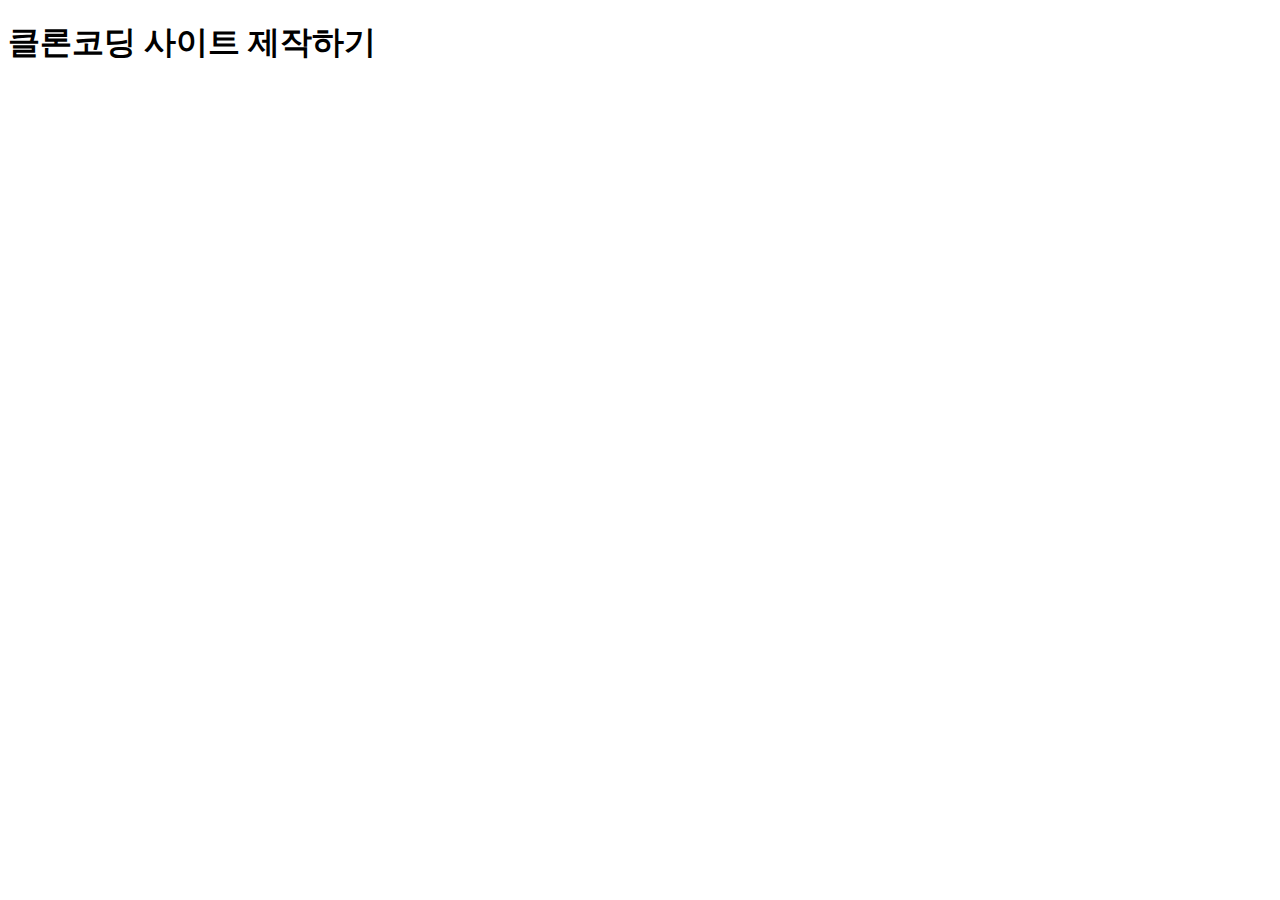
==== index.html @ 892eaa95 "Add files via upload" ====
<!DOCTYPE html>
<html lang="ko">
<head>
    <meta charset="UTF-8">
    <meta http-equiv="X-UA-Compatible" content="IE=edge">
    <meta name="viewport" content="width=device-width, initial-scale=1.0">
    <title>Document</title>
</head>
<body>
    <h1>클론코딩 사이트 제작하기</h1>
</body>
</html>
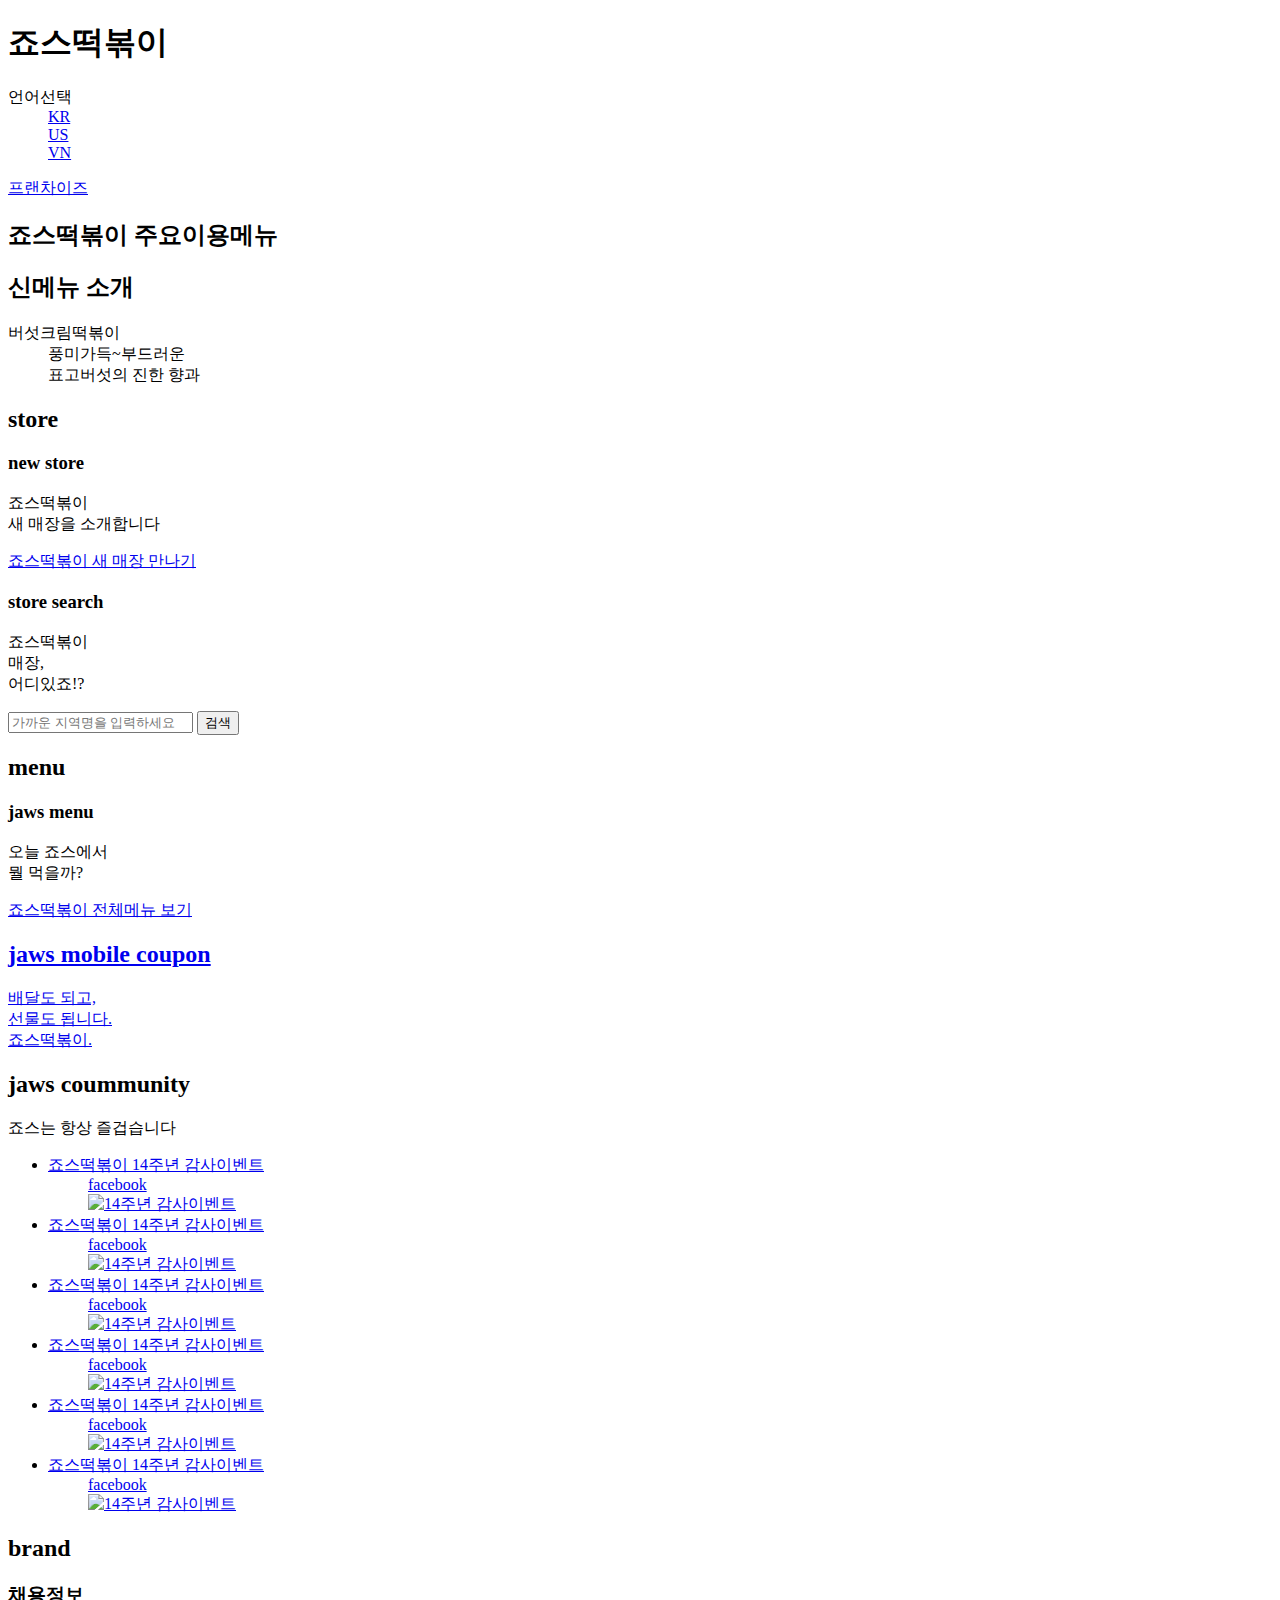
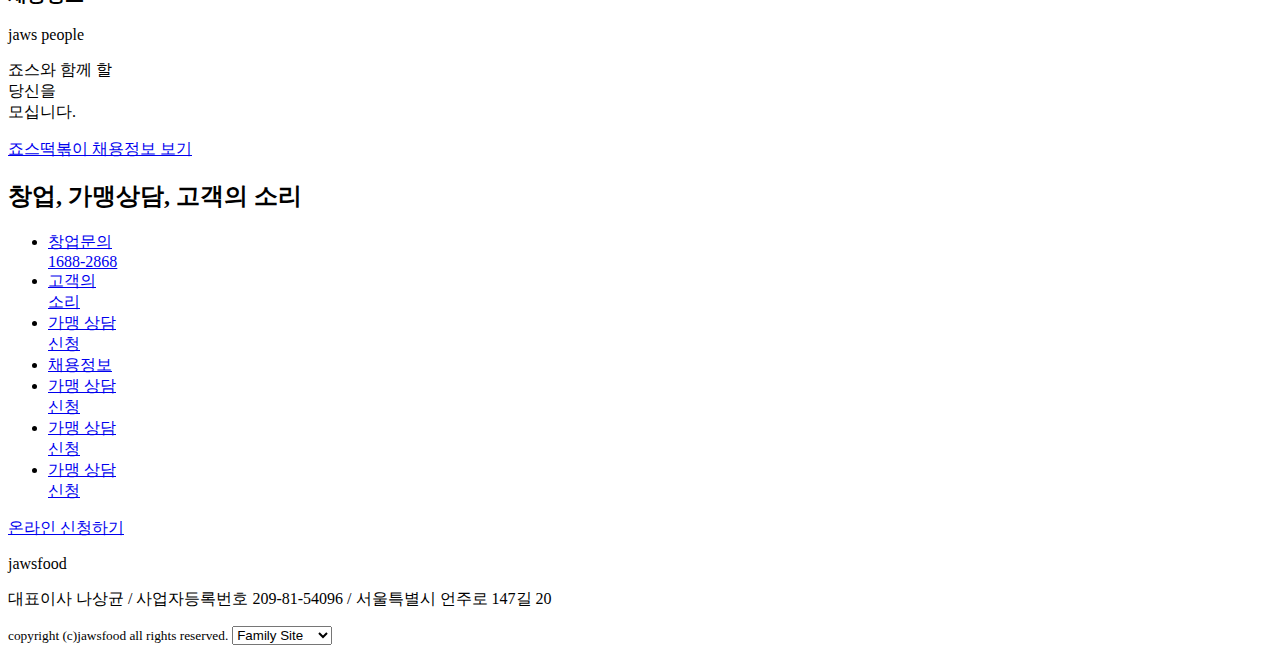
==== commit 6ae88c56: "Add files via upload" ====
--- a/index.html
+++ b/index.html
@@ -1,12 +1,153 @@
 <!DOCTYPE html>
 <html lang="ko">
+
 <head>
     <meta charset="UTF-8">
     <meta http-equiv="X-UA-Compatible" content="IE=edge">
     <meta name="viewport" content="width=device-width, initial-scale=1.0">
-    <title>Document</title>
+    <title>죠스떡볶이</title>
 </head>
+
 <body>
-    <h1>클론코딩 사이트 제작하기</h1>
+    <header>
+        <h1>죠스떡볶이</h1>
+        <!-- <nav>
+            <h2>언어선택</h2>
+        </nav> -->
+        <dl>
+            <dt>언어선택</dt>
+            <dd><a href="#" title="한국어">KR</a></dd>
+            <dd><a href="#" title="영어">US</a></dd>
+            <dd><a href="#" title="베트남어">VN</a></dd>
+        </dl>
+        <a href="#" title="프랜차이즈 사이트 이동">프랜차이즈</a>
+        <nav>
+            <h2>죠스떡볶이 주요이용메뉴</h2>
+        </nav>
+    </header>
+    <section>
+        <h2>신메뉴 소개</h2>
+        <dl>
+            <dt>버섯크림떡볶이</dt>
+            <dd>풍미가득~부드러운</dd>
+            <dd>표고버섯의 진한 향과</dd>
+        </dl>
+    </section>
+    <section>
+        <h2>store</h2>
+        <section>
+            <h3>new store</h3>
+            <p>죠스떡볶이<br> 새 매장을 소개합니다</p>
+            <a href="#">죠스떡볶이 새 매장 만나기</a>
+        </section>
+    </section>
+    <section>
+        <h3>store search</h3>
+        <p>죠스떡볶이<br> 매장, <br> 어디있죠!?</p>
+        <input type="text" placeholder="가까운 지역명을 입력하세요">
+        <input type="button" value="검색">
+    </section>
+    <section>
+        <h2>menu</h2>
+        <h3>jaws menu</h3>
+        <p>오늘 죠스에서 <br>뭘 먹을까?</p>
+        <a href="#">죠스떡볶이 전체메뉴 보기</a>
+    </section>
+    <section>
+        <a href="#">
+            <h2>jaws mobile coupon</h2>
+            <p>배달도 되고, <br>선물도 됩니다.<br>죠스떡볶이.</p>
+        </a>
+    </section>
+    <section>
+        <h2>jaws coummunity</h2>
+        <p>죠스는 항상 즐겁습니다</p>
+        <ul>
+            <li>
+                <a href="#">
+                    <dl>
+                        <dt>죠스떡볶이 14주년 감사이벤트</dt>
+                        <dd>facebook</dd>
+                        <dd><img src="#" alt="14주년 감사이벤트"></dd>
+                    </dl>
+                </a>
+            </li>
+            <li>
+                <a href="#">
+                    <dl>
+                        <dt>죠스떡볶이 14주년 감사이벤트</dt>
+                        <dd>facebook</dd>
+                        <dd><img src="#" alt="14주년 감사이벤트"></dd>
+                    </dl>
+                </a>
+            </li>
+            <li>
+                <a href="#">
+                    <dl>
+                        <dt>죠스떡볶이 14주년 감사이벤트</dt>
+                        <dd>facebook</dd>
+                        <dd><img src="#" alt="14주년 감사이벤트"></dd>
+                    </dl>
+                </a>
+            </li>
+            <li>
+                <a href="#">
+                    <dl>
+                        <dt>죠스떡볶이 14주년 감사이벤트</dt>
+                        <dd>facebook</dd>
+                        <dd><img src="#" alt="14주년 감사이벤트"></dd>
+                    </dl>
+                </a>
+            </li>
+            <li>
+                <a href="#">
+                    <dl>
+                        <dt>죠스떡볶이 14주년 감사이벤트</dt>
+                        <dd>facebook</dd>
+                        <dd><img src="#" alt="14주년 감사이벤트"></dd>
+                    </dl>
+                </a>
+            </li>
+            <li>
+                <a href="#">
+                    <dl>
+                        <dt>죠스떡볶이 14주년 감사이벤트</dt>
+                        <dd>facebook</dd>
+                        <dd><img src="#" alt="14주년 감사이벤트"></dd>
+                    </dl>
+                </a>
+            </li>
+        </ul>
+    </section>
+    <section>
+        <h2>brand</h2>
+        <h3>채용정보</h3>
+        <p>jaws people</p>
+        <p>죠스와 함께 할<br>당신을<br>모십니다.</p>
+        <a href="#">죠스떡볶이 채용정보 보기</a>
+    </section>
+    <aside>
+        <h2>창업, 가맹상담, 고객의 소리</h2>
+        <ul>
+            <li><a href="tel:1688-2868">창업문의<br>1688-2868</a></li>
+            <li><a href="#">고객의<br>소리</a></li>
+            <li><a href="#">가맹 상담<br>신청</a></li>
+            <li><a href="#">채용정보</a></li>
+            <li><a href="#">가맹 상담<br>신청</a></li>
+            <li><a href="#">가맹 상담<br>신청</a></li>
+            <li><a href="#">가맹 상담<br>신청</a></li>
+        </ul>
+    </aside>
+    <p><a href="#">온라인 신청하기</a></p>
+    <footer>
+        <p>jawsfood</p>
+        <p>대표이사 나상균 / 사업자등록번호 209-81-54096 / 서울특별시 언주로 147길 20</p>
+        <small>copyright (c)jawsfood all rights reserved.</small>
+        <select>
+            <option>Family Site</option>
+            <option value="http://www.teacherkim.co.kr">바르다김선생</option>
+        </select>
+    </footer>
 </body>
+
 </html>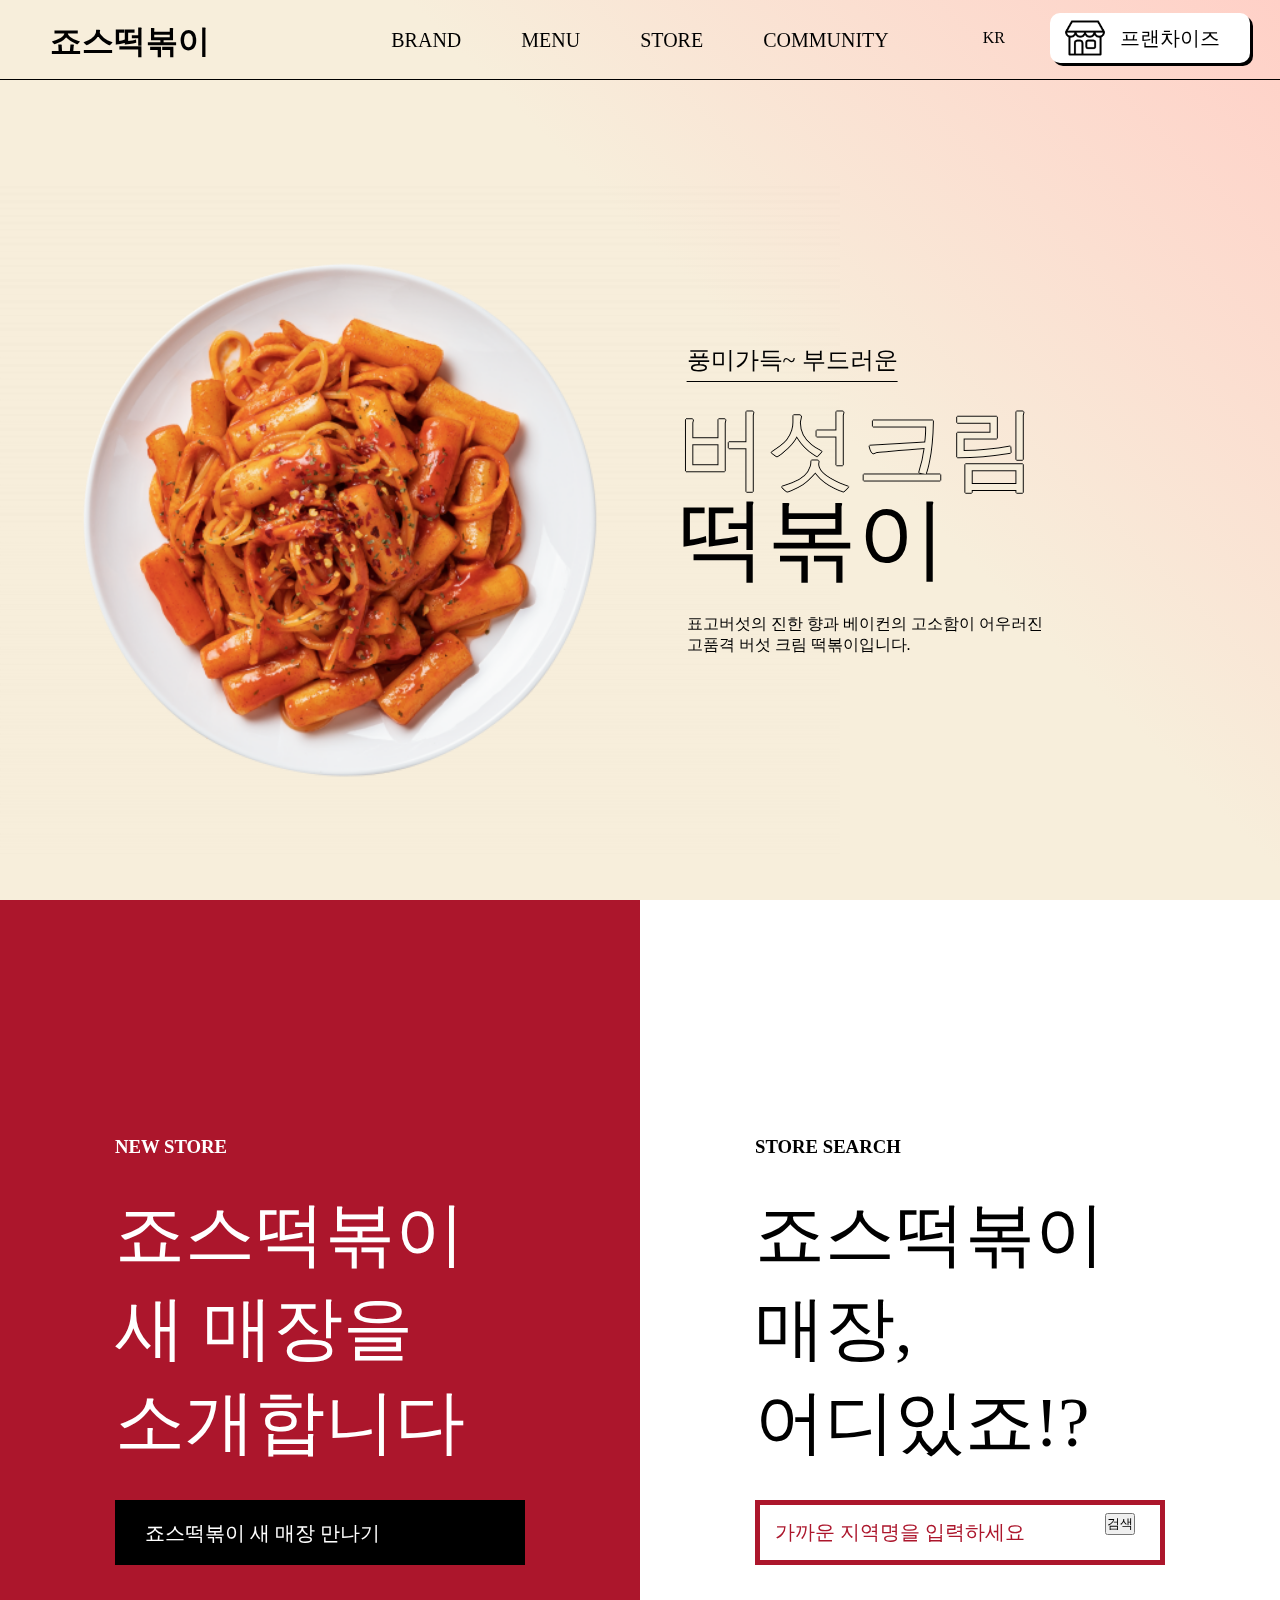
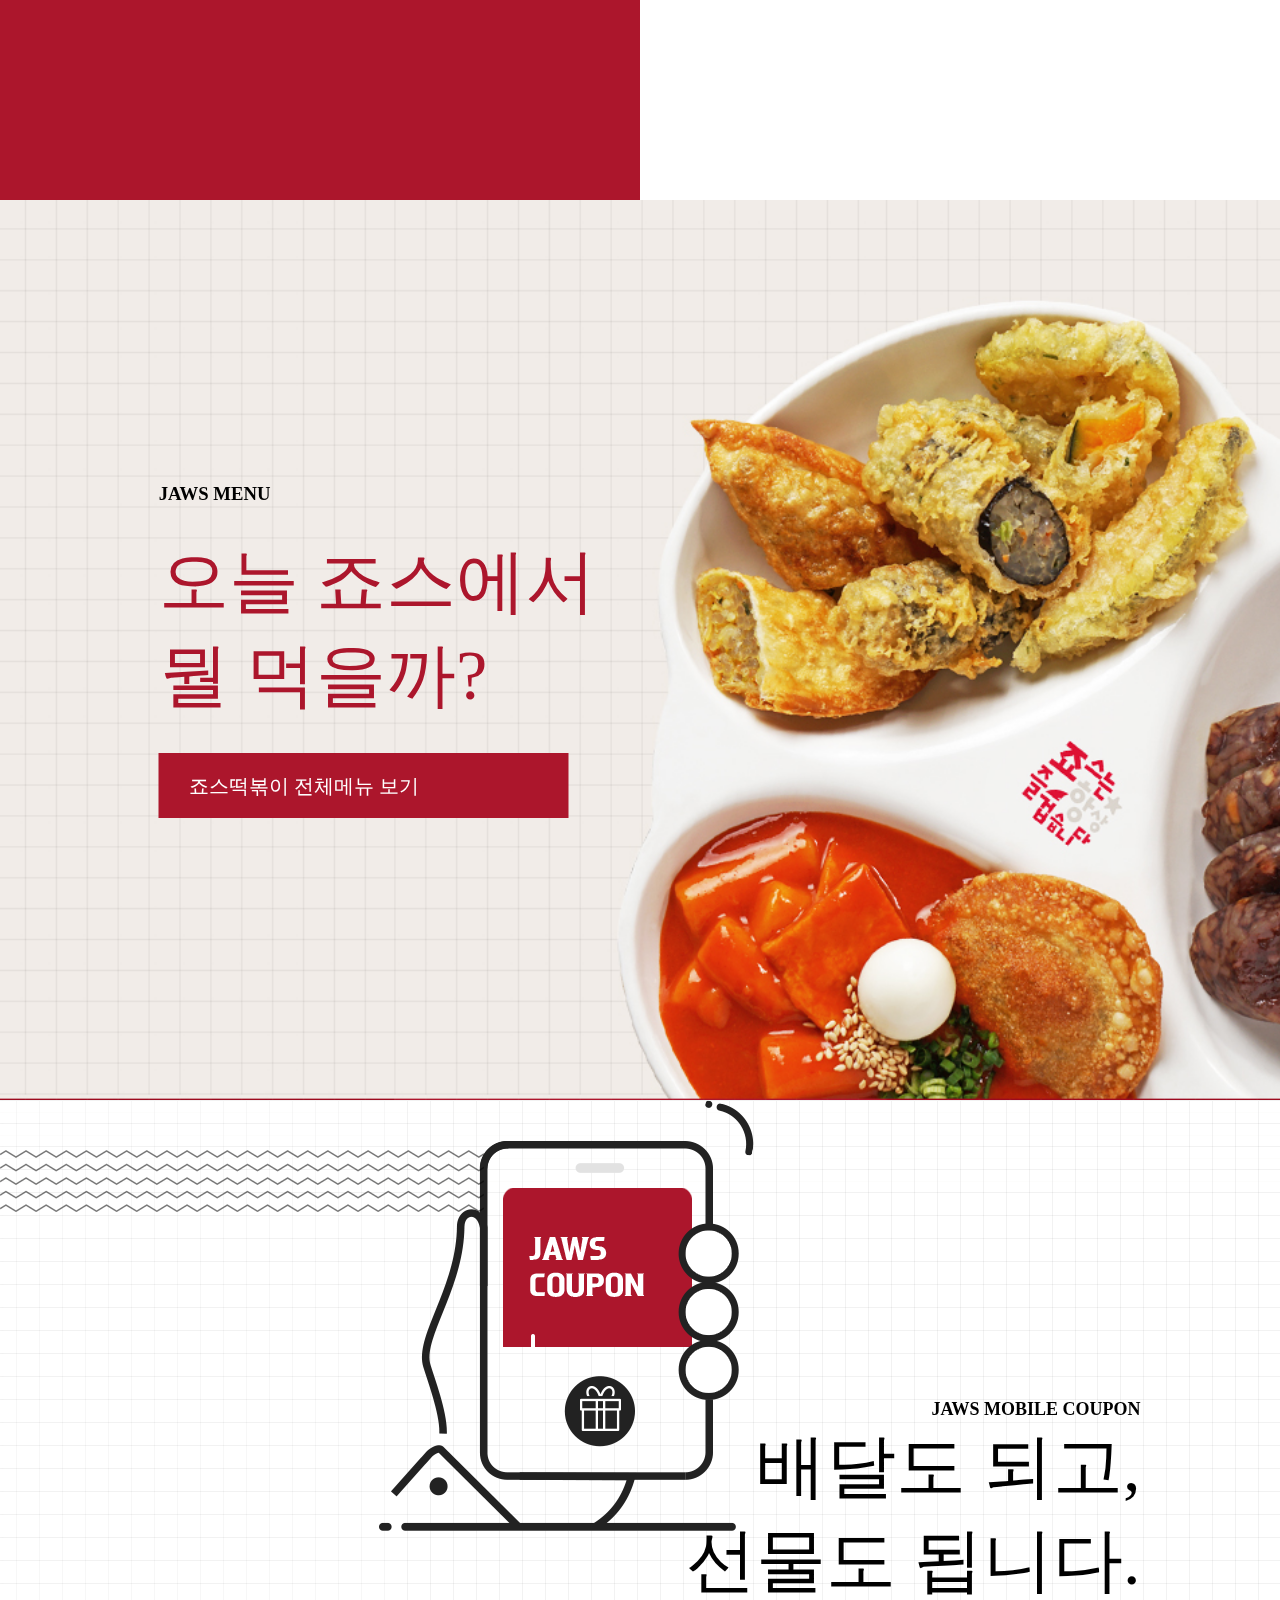
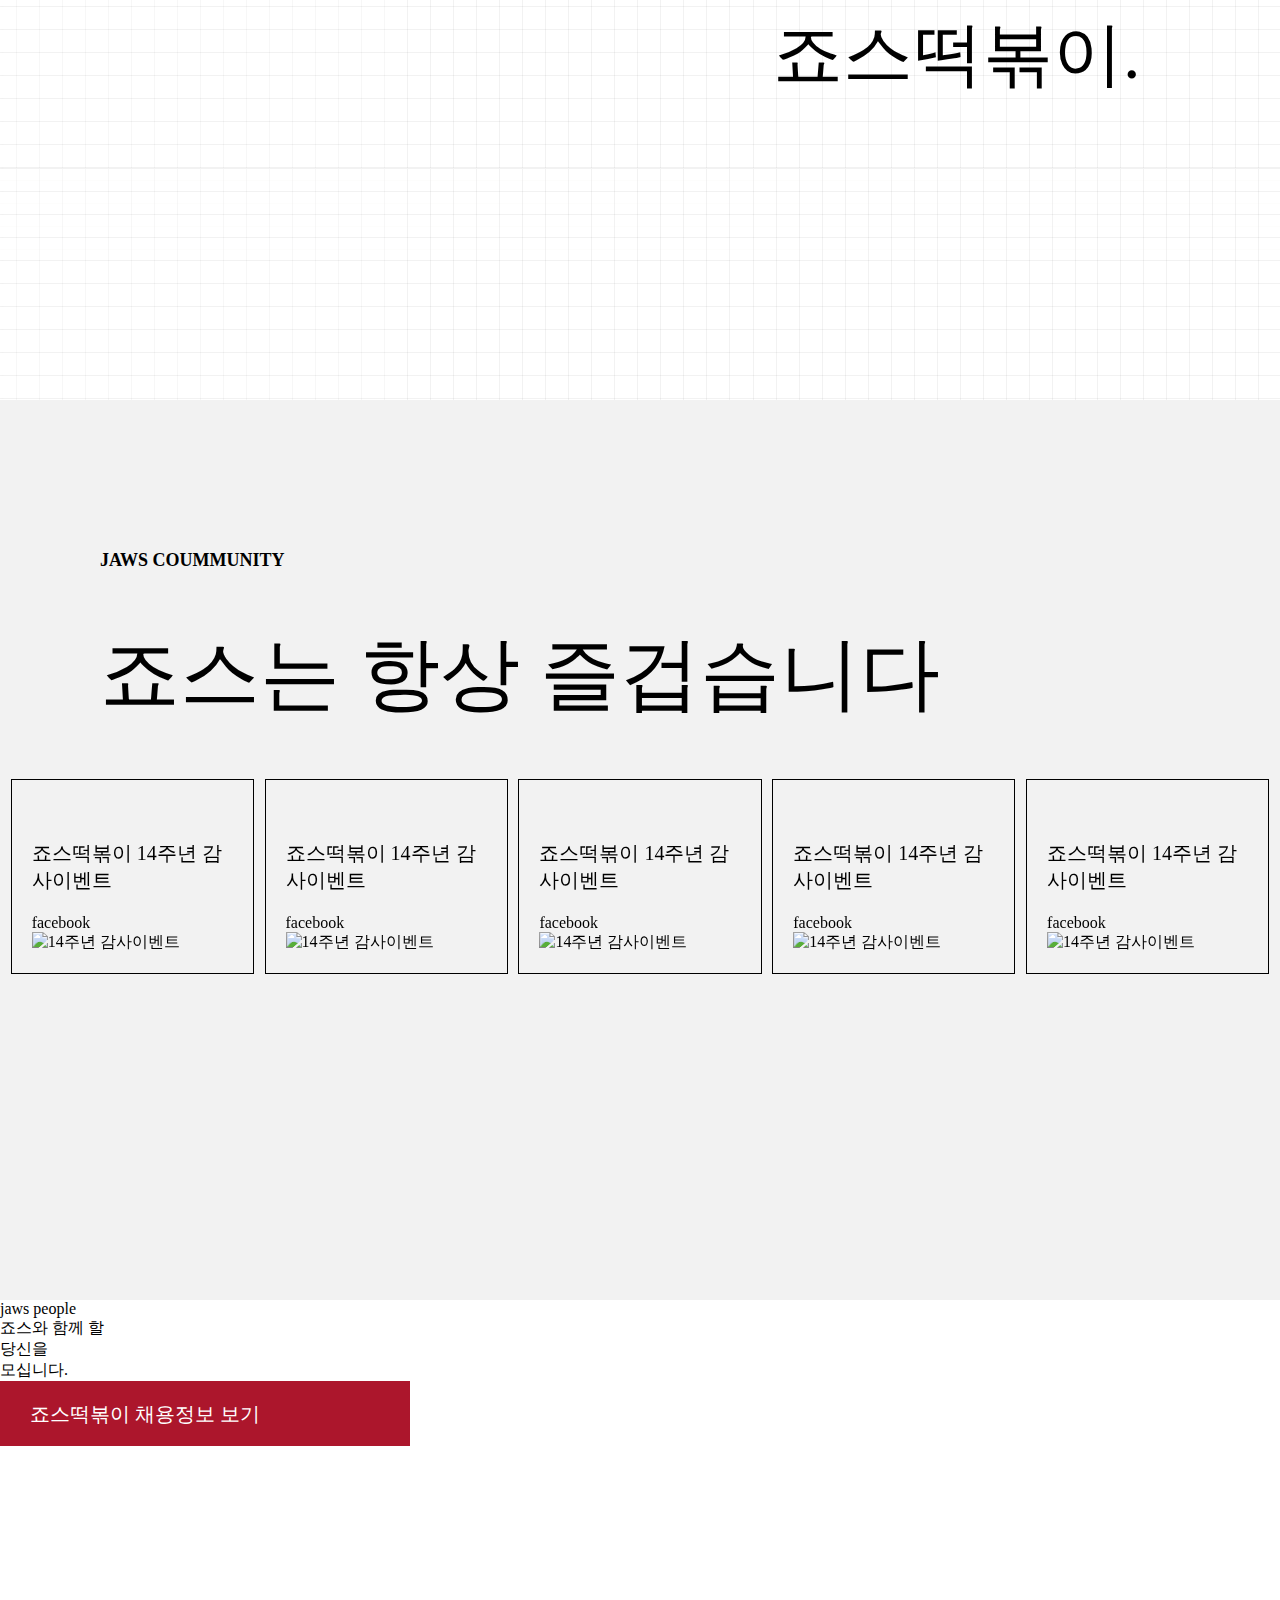
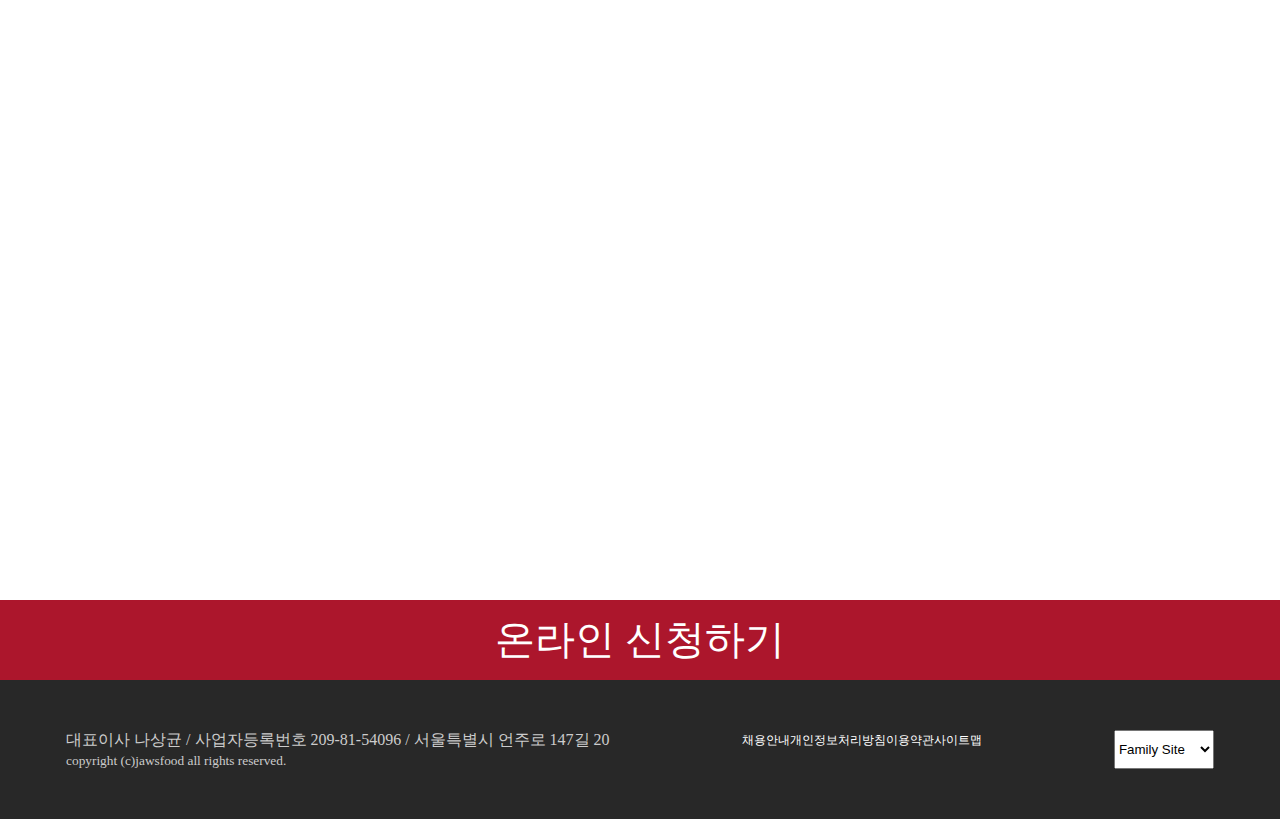
==== commit e882e7a0: "Add files via upload" ====
--- a/index.html
+++ b/index.html
@@ -2,152 +2,186 @@
 <html lang="ko">
 
 <head>
-    <meta charset="UTF-8">
-    <meta http-equiv="X-UA-Compatible" content="IE=edge">
-    <meta name="viewport" content="width=device-width, initial-scale=1.0">
-    <title>죠스떡볶이</title>
+  <meta charset="UTF-8">
+  <meta http-equiv="X-UA-Compatible" content="IE=edge">
+  <meta name="viewport" content="width=device-width, initial-scale=1.0">
+  <title>죠스떡볶이</title>
+  <link rel="stylesheet" href="./css/common.css">
+  <link rel="stylesheet" href="./css/media.css">
 </head>
 
 <body>
-    <header>
-        <h1>죠스떡볶이</h1>
-        <!-- <nav>
-            <h2>언어선택</h2>
-        </nav> -->
-        <dl>
-            <dt>언어선택</dt>
-            <dd><a href="#" title="한국어">KR</a></dd>
-            <dd><a href="#" title="영어">US</a></dd>
-            <dd><a href="#" title="베트남어">VN</a></dd>
-        </dl>
-        <a href="#" title="프랜차이즈 사이트 이동">프랜차이즈</a>
-        <nav>
-            <h2>죠스떡볶이 주요이용메뉴</h2>
-        </nav>
-    </header>
-    <section>
-        <h2>신메뉴 소개</h2>
-        <dl>
-            <dt>버섯크림떡볶이</dt>
-            <dd>풍미가득~부드러운</dd>
-            <dd>표고버섯의 진한 향과</dd>
-        </dl>
+  <header id="header">
+    <h1 class="logo">죠스떡볶이</h1>
+    <div class="topMenu">
+      <dl id="language">
+        <dt class="hidden">언어선택</dt>
+        <dd><a href="#" title="한국어">KR</a></dd>
+        <dd><a href="#" title="영어">US</a></dd>
+        <dd><a href="#" title="베트남어">VN</a></dd>
+      </dl>
+      <a href="#" class="goFranchise">프랜차이즈</a>
+    </div>
+    <nav id="gnb">
+      <h2 class="hidden">죠스떡볶이 주요이용메뉴</h2>
+      <ul id="gnbList">
+        <li><a href="#">brand</a>
+          <ul class="snb">
+            <li><a href="#">대표인사말</a></li>
+            <li><a href="#">죠스이야기</a></li>
+            <li><a href="#">채용정보</a></li>
+          </ul>
+        </li>
+        <li><a href="#">menu</a>
+          <ul class="snb">
+            <li><a href="#">메인메뉴</a></li>
+            <li><a href="#">세트메뉴</a></li>
+            <li><a href="#">사이드메뉴</a></li>
+          </ul>
+        </li>
+        <li><a href="#">store</a>
+          <ul class="snb">
+            <li><a href="#">매장 찾기</a></li>
+            <li><a href="#">매장 안내</a></li>
+          </ul>
+        </li>
+        <li><a href="#">community</a>
+          <ul class="snb">
+            <li><a href="#">커뮤니티</a></li>
+            <li><a href="#">고객의 소리</a></li>
+          </ul>
+        </li>
+      </ul>
+    </nav>
+  </header>
+  <main>
+    <section id="event">
+      <h2 class="hidden">신메뉴 소개</h2>
+      <dl class="newMenu">
+        <dt><span>버섯크림</span><br>떡볶이</dt>
+        <dd>풍미가득~ 부드러운</dd>
+        <dd>표고버섯의 진한 향과 베이컨의 고소함이 어우러진<br>
+          고품격 버섯 크림 떡볶이입니다.</dd>
+      </dl>
     </section>
-    <section>
-        <h2>store</h2>
-        <section>
-            <h3>new store</h3>
-            <p>죠스떡볶이<br> 새 매장을 소개합니다</p>
-            <a href="#">죠스떡볶이 새 매장 만나기</a>
-        </section>
+    <section id="store">
+      <h2 class="hidden">store</h2>
+      <section id="newStore">
+        <div class="storeInner">
+          <h3>new store</h3>
+          <p>죠스떡볶이 <br><span>새 매장을 <br>소개합니다</span></p>
+          <a href="#" class="goLink">죠스떡볶이 새 매장 만나기</a>
+        </div>
+      </section>
+      <section id="storeSearch">
+        <div class="storeInner">
+          <h3>store search</h3>
+          <p>죠스떡볶이 <br><span>매장, <br>어디있죠!?</span></p>
+          <input type="text" class="storeName" placeholder="가까운 지역명을 입력하세요">
+          <input type="button" value="검색" class="searchBtn">
+        </div>
+      </section>
     </section>
-    <section>
-        <h3>store search</h3>
-        <p>죠스떡볶이<br> 매장, <br> 어디있죠!?</p>
-        <input type="text" placeholder="가까운 지역명을 입력하세요">
-        <input type="button" value="검색">
+    <section id="menu">
+      <div class="menuInner">
+        <h2 class="hidden">menu</h2>
+        <h3>jaws menu</h3>
+        <p>오늘 죠스에서 <br><span>뭘 먹을까?</span></p>
+        <a href="#" class="goLink">죠스떡볶이 전체메뉴 보기</a>
+      </div>
     </section>
-    <section>
-        <h2>menu</h2>
-        <h3>jaws menu</h3>
-        <p>오늘 죠스에서 <br>뭘 먹을까?</p>
-        <a href="#">죠스떡볶이 전체메뉴 보기</a>
+    <section id="coupon">
+      <a href="#">
+        <h2>jaws mobile coupon</h2>
+        <p>배달도 되고, <br>선물도 됩니다.<br>죠스떡볶이.</p>
+      </a>
     </section>
-    <section>
-        <a href="#">
-            <h2>jaws mobile coupon</h2>
-            <p>배달도 되고, <br>선물도 됩니다.<br>죠스떡볶이.</p>
-        </a>
+    <section id="coummunity">
+      <h2>jaws coummunity</h2>
+      <p>죠스는 항상 즐겁습니다</p>
+      <ul id="communityList">
+        <li>
+          <a href="#">
+            <dl>
+              <dt>죠스떡볶이 14주년 감사이벤트</dt>
+              <dd class="sns">facebook</dd>
+              <dd><img src="../죠스떡볶이/images/coumm.png" alt=" 14주년 감사이벤트"></dd>
+            </dl>
+          </a>
+        </li>
+        <li>
+          <a href="#">
+            <dl>
+              <dt>죠스떡볶이 14주년 감사이벤트</dt>
+              <dd class="sns">facebook</dd>
+              <dd><img src="../죠스떡볶이/images/coumm.png" alt=" 14주년 감사이벤트"></dd>
+            </dl>
+          </a>
+        </li>
+        <li>
+          <a href="#">
+            <dl>
+              <dt>죠스떡볶이 14주년 감사이벤트</dt>
+              <dd class="sns">facebook</dd>
+              <dd><img src="../죠스떡볶이/images/coumm.png" alt=" 14주년 감사이벤트"></dd>
+            </dl>
+          </a>
+        </li>
+        <li>
+          <a href="#">
+            <dl>
+              <dt>죠스떡볶이 14주년 감사이벤트</dt>
+              <dd class="sns">facebook</dd>
+              <dd><img src="../죠스떡볶이/images/coumm.png" alt=" 14주년 감사이벤트"></dd>
+            </dl>
+          </a>
+        </li>
+        <li><a href="#">
+            <dl>
+              <dt>죠스떡볶이 14주년 감사이벤트</dt>
+              <dd class="sns">facebook</dd>
+              <dd><img src="../죠스떡볶이/images/coumm.png" alt=" 14주년 감사이벤트"></dd>
+            </dl>
+          </a>
+        </li>
+      </ul>
     </section>
-    <section>
-        <h2>jaws coummunity</h2>
-        <p>죠스는 항상 즐겁습니다</p>
-        <ul>
-            <li>
-                <a href="#">
-                    <dl>
-                        <dt>죠스떡볶이 14주년 감사이벤트</dt>
-                        <dd>facebook</dd>
-                        <dd><img src="#" alt="14주년 감사이벤트"></dd>
-                    </dl>
-                </a>
-            </li>
-            <li>
-                <a href="#">
-                    <dl>
-                        <dt>죠스떡볶이 14주년 감사이벤트</dt>
-                        <dd>facebook</dd>
-                        <dd><img src="#" alt="14주년 감사이벤트"></dd>
-                    </dl>
-                </a>
-            </li>
-            <li>
-                <a href="#">
-                    <dl>
-                        <dt>죠스떡볶이 14주년 감사이벤트</dt>
-                        <dd>facebook</dd>
-                        <dd><img src="#" alt="14주년 감사이벤트"></dd>
-                    </dl>
-                </a>
-            </li>
-            <li>
-                <a href="#">
-                    <dl>
-                        <dt>죠스떡볶이 14주년 감사이벤트</dt>
-                        <dd>facebook</dd>
-                        <dd><img src="#" alt="14주년 감사이벤트"></dd>
-                    </dl>
-                </a>
-            </li>
-            <li>
-                <a href="#">
-                    <dl>
-                        <dt>죠스떡볶이 14주년 감사이벤트</dt>
-                        <dd>facebook</dd>
-                        <dd><img src="#" alt="14주년 감사이벤트"></dd>
-                    </dl>
-                </a>
-            </li>
-            <li>
-                <a href="#">
-                    <dl>
-                        <dt>죠스떡볶이 14주년 감사이벤트</dt>
-                        <dd>facebook</dd>
-                        <dd><img src="#" alt="14주년 감사이벤트"></dd>
-                    </dl>
-                </a>
-            </li>
-        </ul>
+    <section id="incruit">
+      <h2 class="hidden">brand</h2>
+      <h3 class="hidden">채용정보</h3>
+      <p>jaws people</p>
+      <p>죠스와 함께 할 <br><span>당신을 <br>모십니다.</span></p>
+      <a href="#" class="goLink">죠스떡볶이 채용정보 보기</a>
     </section>
-    <section>
-        <h2>brand</h2>
-        <h3>채용정보</h3>
-        <p>jaws people</p>
-        <p>죠스와 함께 할<br>당신을<br>모십니다.</p>
-        <a href="#">죠스떡볶이 채용정보 보기</a>
-    </section>
-    <aside>
-        <h2>창업, 가맹상담, 고객의 소리</h2>
-        <ul>
-            <li><a href="tel:1688-2868">창업문의<br>1688-2868</a></li>
-            <li><a href="#">고객의<br>소리</a></li>
-            <li><a href="#">가맹 상담<br>신청</a></li>
-            <li><a href="#">채용정보</a></li>
-            <li><a href="#">가맹 상담<br>신청</a></li>
-            <li><a href="#">가맹 상담<br>신청</a></li>
-            <li><a href="#">가맹 상담<br>신청</a></li>
-        </ul>
-    </aside>
-    <p><a href="#">온라인 신청하기</a></p>
-    <footer>
-        <p>jawsfood</p>
-        <p>대표이사 나상균 / 사업자등록번호 209-81-54096 / 서울특별시 언주로 147길 20</p>
-        <small>copyright (c)jawsfood all rights reserved.</small>
-        <select>
-            <option>Family Site</option>
-            <option value="http://www.teacherkim.co.kr">바르다김선생</option>
-        </select>
-    </footer>
+  </main>
+  <aside id="quickMenu">
+    <h2 class="hidden">창업, 가맹상담, 고객의 소리</h2>
+    <ul>
+      <li class="quick1"><a href="tel:1688-2868">창업문의<br>1688-2868</a></li>
+      <li class="quick2"><a href="#">고객의<br>소리</a></li>
+      <li class="quick3"><a href="#">가맹 상담<br>신청</a></li>
+    </ul>
+  </aside>
+  <p class="request"><a href="#">온라인 신청하기</a></p>
+  <footer id="footer">
+    <!-- <p>jawsfood</p> -->
+    <div class="info1">
+      <p>대표이사 나상균 / 사업자등록번호 209-81-54096 / 서울특별시 언주로 147길 20</p>
+      <small> copyright (c)jawsfood all rights reserved.</small>
+    </div>
+    <div class="info2">
+      <ul>
+        <li><a href="#">채용안내</a></li>
+        <li><a href="#">개인정보처리방침</a></li>
+        <li><a href="#">이용약관</a></li>
+        <li><a href="#">사이트맵</a></li>
+      </ul>
+    </div>
+    <select>
+      <option>Family Site</option>
+      <option value="https://www.teacherkim.co.kr/">바르다김선생</option>
+    </select>
+  </footer>
 </body>
 
 </html>--- a/css/common.css
+++ b/css/common.css
@@ -0,0 +1,476 @@
+@charset "utf-8";
+@import './font.css';
+
+/* 초기화 */
+* {
+        box-sizing: border-box;
+}
+
+body,
+h1,
+h2,
+h3,
+h4,
+h5,
+h6,
+p,
+ul,
+dl,
+dd,
+input {
+        margin: 0;
+        padding: 0;
+}
+
+li {
+        list-style: none;
+}
+
+address {
+        font-style: normal;
+}
+
+a {
+        text-decoration: none;
+}
+
+.hidden {
+        position: absolute;
+        width: 1px;
+        height: 1px;
+        margin-left: -1px;
+        overflow: hidden;
+        clip: rect(0 0 0 0);
+}
+
+/* 웹폰트 */
+body {
+        font-family: 'GmarketSansLight';
+}
+
+/* 헤더 */
+#header {
+        overflow: hidden;
+        position: fixed;
+        top: 0;
+        left: 0;
+        width: 100%;
+        height: 80px;
+        display: flex;
+        justify-content: center;
+        font-family: 'GmarketSansMedium';
+        border-bottom: 1px solid #000;
+}
+
+#header .logo {
+        position: absolute;
+        top: 20px;
+        left: 50px;
+}
+
+.topMenu {
+        position: absolute;
+        top: 0;
+        right: 0;
+        display: flex;
+}
+
+#language {
+        margin: 13px 15px 0 0;
+}
+
+#language dd {
+        width: 150px;
+        height: 50px;
+        background: #fff;
+        color: #000;
+}
+
+#language dd:first-of-type {
+        border-radius: 10px;
+        box-shadow: 3px 3px #000;
+}
+
+#language dd:not(:first-of-type) {
+        display: none;
+}
+#language dd:nth-of-type(2){}
+#language dd:nth-of-type(3){}
+
+#language dd a {
+        display: block;
+        color: #000;
+        line-height: 50px;
+        text-align: right;
+        padding-right: 30px;
+}
+
+.goFranchise {
+        display: block;
+        width: 200px;
+        height: 50px;
+        margin: 13px 30px 0 0;
+        background: #fff url(../images/shop.png) no-repeat 15px 50% / 40px;
+        font-size: 20px;
+        color: #000;
+        border-radius: 10px;
+        line-height: 50px;
+        text-indent: 70px;
+        box-shadow: 3px 3px #000;
+        transition: 0.3s;
+}
+
+.goFranchise:hover {
+        background: #53e9d3;
+        color: #000;
+        filter: invert(100%);
+}
+
+/* gnb */
+#gnb {}
+
+#gnbList {
+        display: flex;
+        text-transform: uppercase;
+}
+
+#gnbList>li {}
+
+#gnbList>li>a {
+        padding: 0 30px;
+        color: #000;
+        font-size: 20px;
+        line-height: 80px;
+}
+
+.snb {
+        text-align: center;
+        padding: 20px 0;
+}
+
+.snb li {
+        line-height: 40px;
+}
+
+.snb li a {
+        color: #000;
+}
+
+/* 본문시작 */
+main>section {
+        height: 100vh;
+        min-height: 700px;
+}
+
+/* 이벤트 */
+#event {
+        background: url(../images/bg_event.png) no-repeat calc(50% - 300px) calc(50% + 70px) / 1000px, linear-gradient(45deg, #f7eedb 60%, #ffd0c7);
+        /* background: linear-gradient(45deg, #f7eedb, #f5c281); */
+        display: flex;
+        flex-direction: column;
+        justify-content: center;
+        align-items: center;
+}
+
+#event dl {
+        position: relative;
+        top: 50px;
+        transform: translateX(60%);
+}
+
+#event dl dt {
+        padding-top: 30px;
+        margin: 30px 0;
+        line-height: 1em;
+        font-size: 90px;
+        font-family: 'GmarketSansBold';
+}
+
+#event dl dt span {
+        color: #f7eedb;
+        text-shadow: 1px 0 #000,
+                0 1px #000,
+                -1px 0 #000,
+                0 -1px #000;
+}
+
+#event dl dd {
+        margin-left: 10px;
+}
+
+#event dl dd:first-of-type {
+        position: absolute;
+        top: 0;
+        padding-bottom: 5px;
+        border-bottom: 1px solid #000;
+        font-size: 24px;
+}
+
+/* 모든 섹션 공통 바로가기 */
+section h2,
+section h3 {
+        text-transform: uppercase;
+}
+
+.goLink {
+        display: block;
+        width: 410px;
+        height: 65px;
+        background: #ac162c;
+        color: #fff;
+        /* font-family: 'GmarketSansMedium';
+        font-size: 20px;
+        line-height: 67px;
+        */
+        font: 20px / 67px 'GmarketSansMedium';
+        text-indent: 30px;
+
+}
+
+/* store */
+#store {
+        display: flex;
+}
+
+/* store 공통 */
+#store>section {
+        width: 50%;
+        height: 100vh;
+        display: flex;
+        justify-content: center;
+        align-items: center;
+}
+
+#store .storeInner {
+        position: relative;
+}
+
+#store h3 {}
+
+#store p {
+        font-size: 70px;
+        margin: 30px 0;
+}
+
+/* 신규매장 */
+#newStore {
+        background: #ac162c;
+        color: #fff;
+}
+
+#newStore .goLink {
+        background: #000;
+}
+
+/* 매장찾기 */
+#storeSearch {
+        background: #fff;
+}
+
+.storeName {
+        width: 410px;
+        height: 65px;
+        border: 5px solid #ac162c;
+        color: #ac162c;
+        font: 20px / 67px 'GmarketSansMedium';
+        text-indent: 15px;
+}
+
+.storeName::placeholder {
+        color: #ac162c;
+}
+
+.searchBtn {
+        position: absolute;
+        bottom: 30px;
+        left: 350px;
+}
+
+/* menu */
+#menu {
+        height: 100vh;
+        background: url(../images/bg_menu.jpg) no-repeat center / cover;
+        display: flex;
+        justify-content: center;
+        align-items: center;
+}
+
+.menuInner {
+        transform: translateX(-60%);
+}
+
+#menu h3 {}
+
+#menu p {
+        margin: 30px 0;
+        font-size: 70px;
+        color: #ac162c;
+        font-size: 70px;
+}
+
+#menu p span {
+        font-family: 'GmarketSansBold';
+}
+
+/* 모바일쿠폰*/
+#coupon {
+        display: flex;
+        justify-content: center;
+        align-items: center;
+        background: no-repeat url(../images/img_mobile.png),
+                url(../images/bg_mobile_pattern\(1\).gif);
+}
+
+#coupon a {
+        display: block;
+        transform: translateX(60%);
+        color: #000;
+        text-align: right;
+}
+
+#coupon a h2 {
+        font-size: 18px;
+}
+
+#coupon a p {
+        font-size: 70px;
+}
+
+/* community */
+#coummunity {
+        background: #f2f2f2;
+}
+
+#coummunity h2 {
+        font-size: 18px;
+        padding: 150px 0 50px 100px;
+}
+
+#coummunity p {
+        padding: 0 0 50px 100px;
+        font-size: 80px;
+}
+
+#communityList {
+        display: flex;
+        justify-content: space-evenly;
+}
+
+#communityList li {
+        width: 19%;
+        border: 1px solid #000;
+}
+
+#communityList li a {
+        color: #000;
+}
+
+#communityList li a dl {
+        position: relative;
+        padding: 60px 20px 20px;
+}
+
+#communityList li a dl dt {
+        font-family: 'GmarketSansMedium';
+        font-size: 20px;
+        margin-bottom: 20px;
+}
+
+#communityList li a dl dd {}
+
+#communityList li a dl dd img {
+        width: 100%;
+}
+
+#communityList li a dl dd .sns {
+        position: absolute;
+        top: 20px;
+        left: 20px;
+}
+
+/* 채용정보 */
+#incruit {}
+
+#incruit p:first-of-type {}
+
+#incruit p:last-of-type {}
+
+#incruit p:last-of-type span {}
+
+/* 퀵메뉴 */
+#quickMenu {
+        position: fixed;
+        bottom: 200px;
+        right: 50px;
+}
+
+#quickMenu ul li {
+        width: 80px;
+        height: 140px;
+        border-radius: 10px;
+        text-align: center;
+        padding-top: 80px;
+        font-size: 14px;
+        font-family: 'GmarketSansMedium';
+}
+
+#quickMenu ul li.quick1 {
+        background: #000;
+}
+
+#quickMenu ul li.quick2 {
+        background: #ac162c;
+        margin: 2px 0;
+}
+
+#quickMenu ul li.quick3 {
+        background: #000;
+}
+
+#quickMenu ul li a {
+        color: #fff;
+}
+
+/* 온라인신청 */
+.request {
+        height: 80px;
+        background: #ac162c;
+        text-align: center;
+        line-height: 80px;
+}
+
+.request a {
+        color: #fff;
+        font-size: 40px;
+        font-family: 'GmarketSansMedium';
+}
+
+/* footer */
+#footer {
+        padding: 50px 0;
+        background: #282828;
+        color: #ccc;
+        display: flex;
+        justify-content: space-around;
+}
+
+#footer ul {
+        display: flex;
+}
+
+#footer ul li {}
+
+#footer ul li a {
+        color: #fff;
+        font-size: 12px;
+}
+
+#footer p {}
+
+#footer small {}
+
+#footer select {}
+
+#footer select {}
+
+#footer select option {}--- a/css/media.css
+++ b/css/media.css
@@ -0,0 +1,102 @@
+/* 1400 이하 */
+@media screen and (max-width:1400px) {
+    #language {}
+
+    #language dd {
+        width: inherit;
+        height: inherit;
+        background: transparent;
+    }
+
+    #language dd:first-of-type {
+        box-shadow: 0 0 transparent;
+    }
+
+    .goFranchide {
+        width: inherit;
+        height: inherit;
+        background: none;
+        box-shadow: 0 0 transparent;
+        text-indent: 0;
+    }
+
+    .goFranchide:hover {
+        background: none;
+        filter: none;
+    }
+
+    #quickMenu {
+        display: none;
+    }
+}
+
+/* 1150 이하 */
+@media screen and (max-width:1150px) {
+    #header {
+        align-items: center;
+    }
+
+    #header .logo {
+        position: static;
+    }
+
+    #gnb {
+        display: none;
+    }
+
+    #coupon {
+        background: url(../images/bg_mobile_pattern\(1\).gif);
+    }
+
+    #coupon a {
+        transform: translateX(0);
+        text-align: center;
+    }
+
+    main>section {
+        height: auto;
+        min-height: auto;
+        padding: 100px 0;
+    }
+
+    #event {
+        height: 100vh;
+    }
+
+    #main>#store {
+        padding: 0;
+    }
+
+    #store>section {
+        height: auto;
+        padding: 100px 0;
+    }
+}
+
+/* 1050 이하 */
+@media screen and (max-width:1050px) {
+    #event {
+        background: url(../images/bg_event.png) no-repeat center 100px / 500px, linear-gradient(45deg, #f7eedb 60%, #ffd0c7);
+    }
+
+    #event dl {
+        transform: translateX(0) translateY(100px);
+    }
+
+    #menu {
+        background: #f7eedb;
+    }
+
+    .menuInner {
+        transform: translateX(0);
+    }
+
+    #communityList {
+        flex-wrap: wrap;
+    }
+
+    #communityList li {
+        width: 32%;
+        margin-bottom: 10px;
+    }
+}